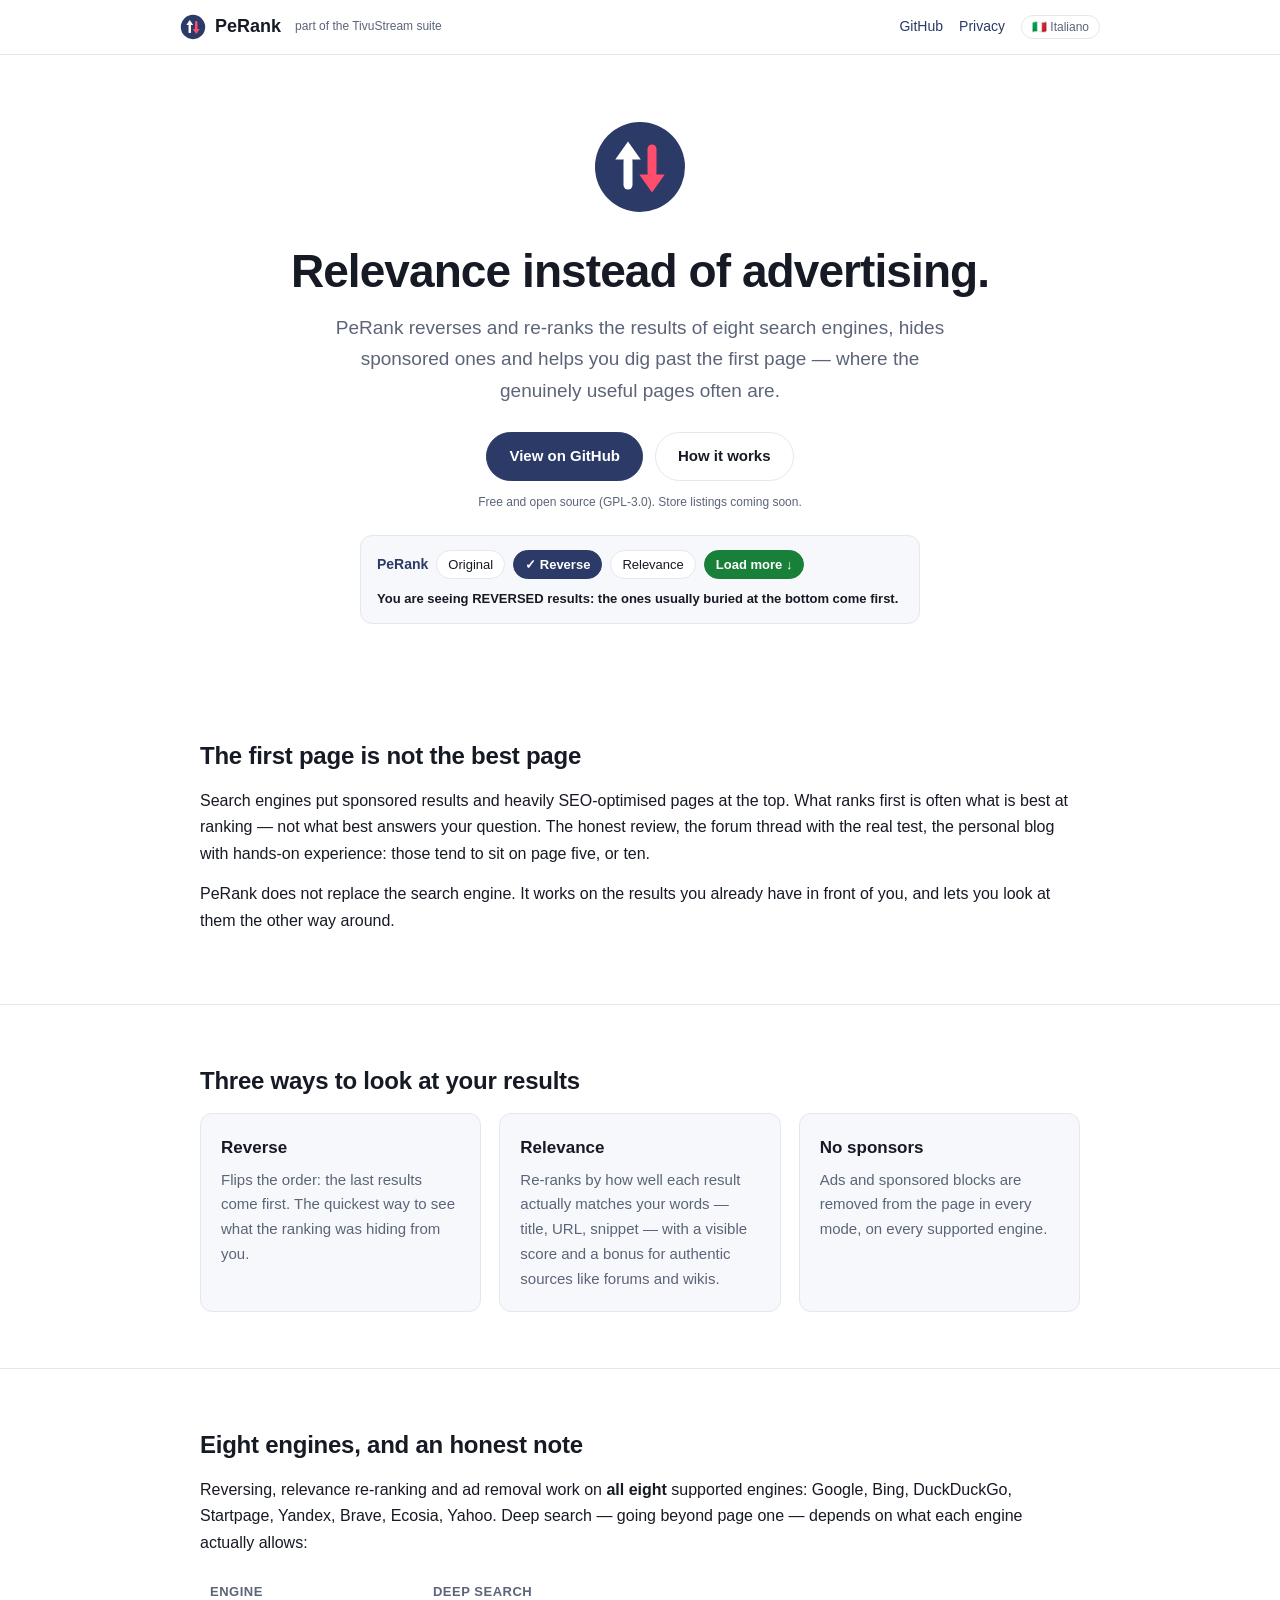
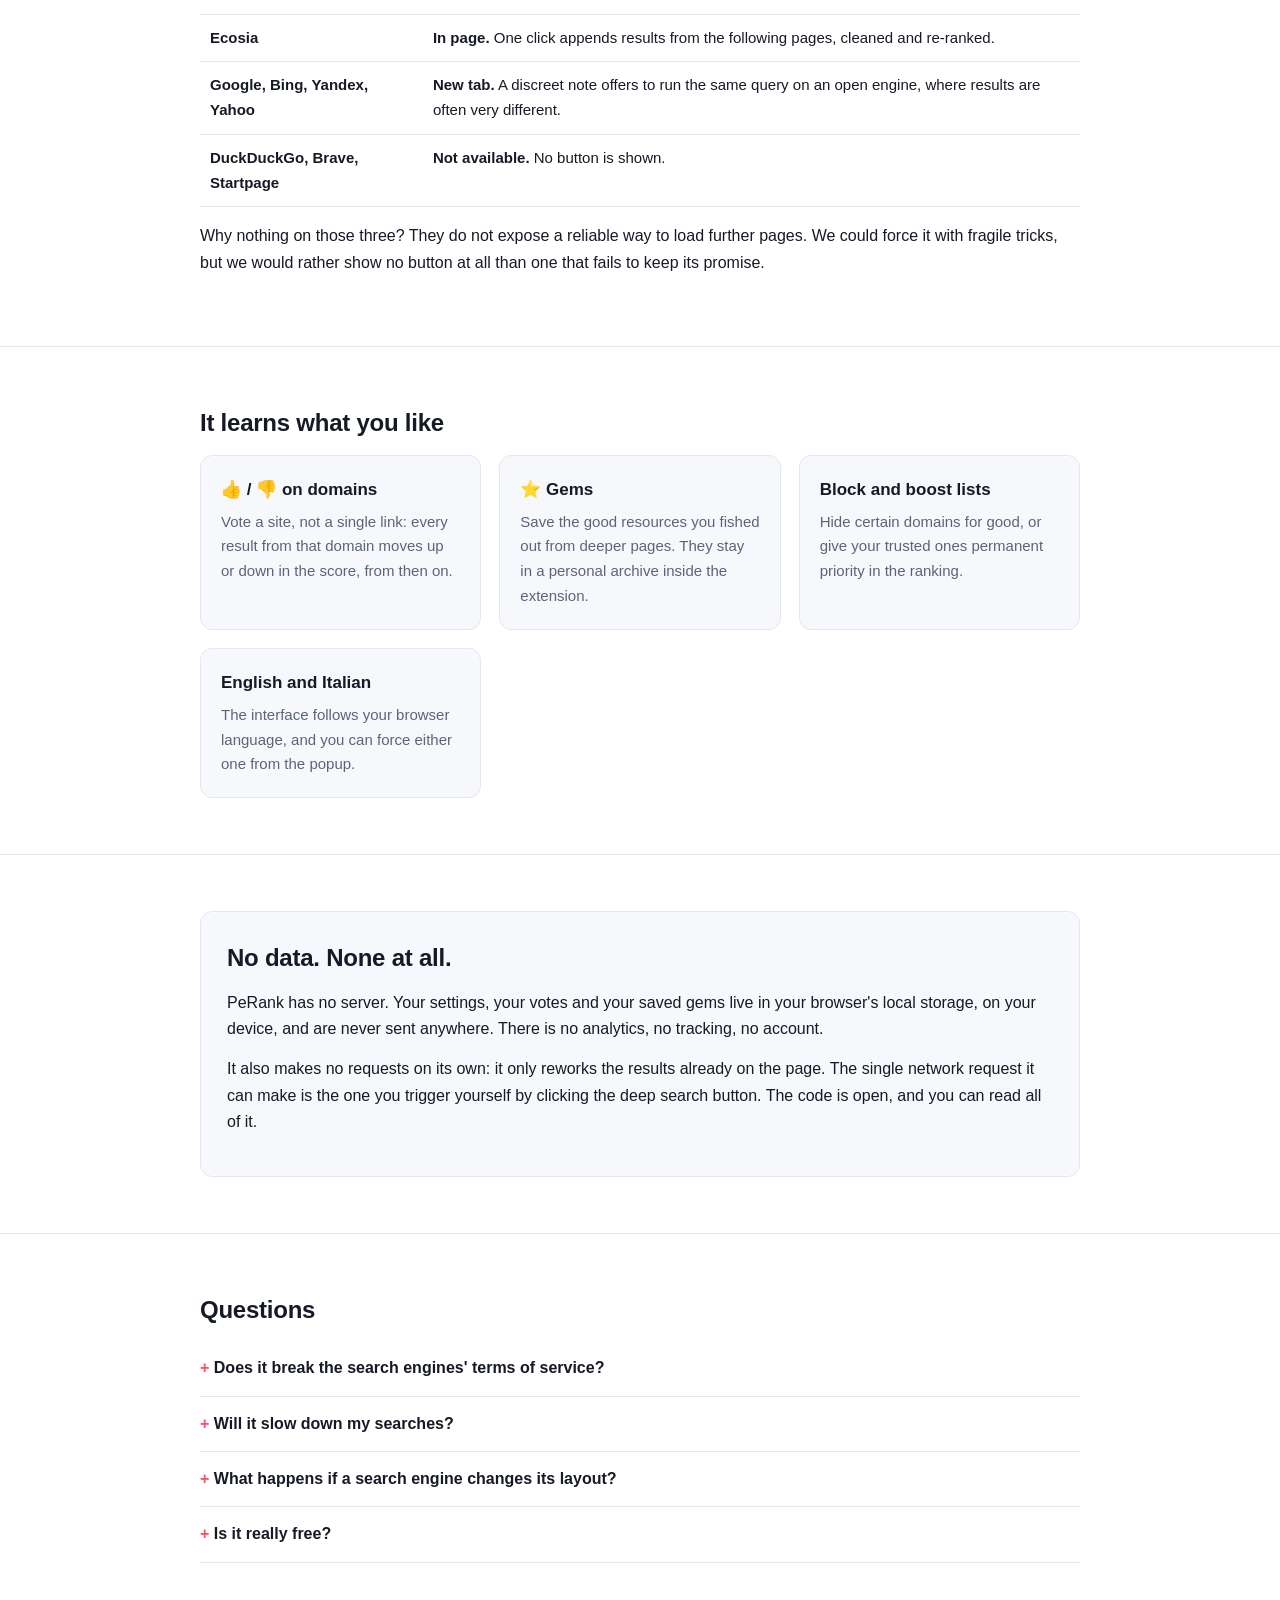
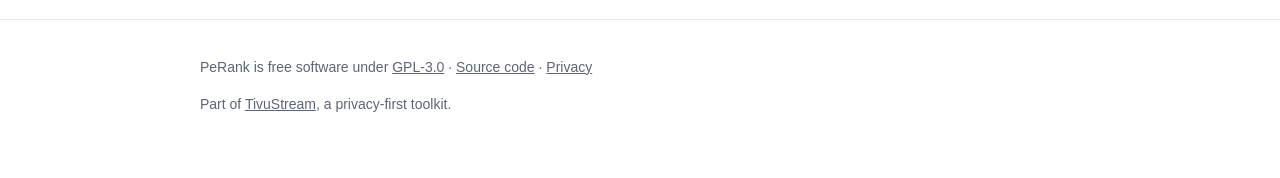
==== docs/index.html @ 3a079567 "Added hero page e privacy policy)." ====
<!DOCTYPE html>
<html lang="en">
<head>
<meta charset="utf-8">
<meta name="viewport" content="width=device-width, initial-scale=1">
<title>PeRank — relevance instead of advertising</title>
<meta name="description" content="Browser extension that reverses and re-ranks search results by relevance, hides sponsored ones and helps you dig past page one. Free, open source, no tracking.">
<link rel="icon" href="../icons/icon48.png">
<style>
  :root{
    --navy:#2B3A67; --coral:#FF4D6D; --ink:#161a24; --muted:#5b6478;
    --bg:#ffffff; --card:#f7f8fb; --line:#e4e7ef; --max:920px;
  }
  @media (prefers-color-scheme:dark){
    :root{ --ink:#e8ebf2; --muted:#a2abc0; --bg:#0f1420; --card:#171d2c; --line:#28304200; --line:#283042; }
  }
  *{box-sizing:border-box}
  body{margin:0;background:var(--bg);color:var(--ink);
    font:16px/1.65 -apple-system,BlinkMacSystemFont,"Segoe UI",Roboto,Helvetica,Arial,sans-serif;}
  .wrap{max-width:var(--max);margin:0 auto;padding:0 20px}
  a{color:var(--navy);text-decoration:none}
  @media (prefers-color-scheme:dark){a{color:#8fb0ff}}
  a:hover{text-decoration:underline}
  header{border-bottom:1px solid var(--line);position:sticky;top:0;background:var(--bg);z-index:5}
  .bar{display:flex;align-items:center;gap:14px;padding:12px 0}
  .brand{display:flex;align-items:center;gap:9px;font-weight:700;font-size:18px;color:var(--ink)}
  .brand svg{display:block}
  .suite{font-size:12px;color:var(--muted)}
  nav{margin-left:auto;display:flex;align-items:center;gap:16px;font-size:14px;flex-wrap:wrap}
  .langbtn{border:1px solid var(--line);background:none;color:var(--muted);border-radius:999px;
    padding:4px 10px;font-size:12px;cursor:pointer;font-family:inherit}
  .langbtn:hover{color:var(--ink)}
  h1{font-size:clamp(30px,5vw,46px);line-height:1.15;margin:0 0 14px;letter-spacing:-.02em}
  h2{font-size:24px;margin:0 0 12px;letter-spacing:-.01em}
  h3{font-size:17px;margin:0 0 6px}
  p{margin:0 0 14px}
  .lead{font-size:19px;color:var(--muted);max-width:640px}
  section{padding:56px 0;border-bottom:1px solid var(--line)}
  .hero{padding:64px 0 56px;text-align:center}
  .hero .lead{margin-left:auto;margin-right:auto}
  .hero-logo{margin-bottom:22px}
  .cta{display:flex;gap:12px;justify-content:center;flex-wrap:wrap;margin-top:26px}
  .btn{display:inline-block;padding:11px 22px;border-radius:999px;font-weight:600;font-size:15px;border:1px solid var(--navy)}
  .btn-primary{background:var(--navy);color:#fff;border-color:var(--navy)}
  .btn-primary:hover{background:#222e53;text-decoration:none}
  .btn-ghost{color:var(--ink);border-color:var(--line)}
  .btn-ghost:hover{border-color:var(--navy);text-decoration:none}
  .soon{font-size:12px;color:var(--muted);margin-top:12px}
  .grid{display:grid;gap:18px;grid-template-columns:repeat(auto-fit,minmax(240px,1fr))}
  .card{background:var(--card);border:1px solid var(--line);border-radius:12px;padding:20px}
  .card p{margin:0;color:var(--muted);font-size:15px}
  table{width:100%;border-collapse:collapse;font-size:15px;margin:6px 0 16px}
  th,td{text-align:left;padding:11px 10px;border-bottom:1px solid var(--line);vertical-align:top}
  th{font-size:13px;text-transform:uppercase;letter-spacing:.04em;color:var(--muted)}
  .mock{background:var(--card);border:1px solid var(--line);border-radius:12px;padding:14px 16px;margin:22px auto 0;max-width:560px;text-align:left}
  .mock-row{display:flex;align-items:center;gap:8px;flex-wrap:wrap}
  .mock-name{color:var(--navy);font-weight:700;font-size:14px}
  @media (prefers-color-scheme:dark){.mock-name{color:#8fb0ff}}
  .pill{border:1px solid var(--line);border-radius:999px;padding:3px 11px;font-size:13px;background:var(--bg)}
  .pill.on{background:var(--navy);border-color:var(--navy);color:#fff;font-weight:600}
  .pill.deep{background:#188038;border-color:#188038;color:#fff;font-weight:600}
  .mock-desc{font-size:13px;font-weight:600;margin-top:9px}
  .privacy{background:var(--card);border-radius:12px;padding:26px;border:1px solid var(--line)}
  details{border-bottom:1px solid var(--line);padding:14px 0}
  summary{cursor:pointer;font-weight:600;list-style:none}
  summary::-webkit-details-marker{display:none}
  summary::before{content:"+ ";color:var(--coral);font-weight:700}
  details[open] summary::before{content:"– "}
  details p{margin:10px 0 0;color:var(--muted);font-size:15px}
  footer{padding:36px 0 48px;font-size:14px;color:var(--muted)}
  footer a{color:var(--muted);text-decoration:underline}
</style>
</head>
<body>

<header>
  <div class="wrap bar">
    <span class="brand">
      <svg width="26" height="26" viewBox="0 0 128 128" aria-hidden="true">
        <circle cx="64" cy="64" r="60" fill="#2B3A67"/>
        <rect x="42" y="50" width="12" height="44" rx="6" fill="#fff"/>
        <polygon points="48,30 31,54 65,54" fill="#fff"/>
        <rect x="74" y="34" width="12" height="44" rx="6" fill="#FF4D6D"/>
        <polygon points="80,98 63,74 97,74" fill="#FF4D6D"/>
      </svg>
      PeRank
    </span>
    <span class="suite" data-k="suiteTag"></span>
    <nav>
      <a href="https://github.com/buio2005/perank">GitHub</a>
      <a href="privacy.html" data-k="navPrivacy"></a>
      <button class="langbtn" id="lang" type="button"></button>
    </nav>
  </div>
</header>

<div class="wrap hero">
  <div class="hero-logo">
    <svg width="96" height="96" viewBox="0 0 128 128" aria-hidden="true">
      <circle cx="64" cy="64" r="60" fill="#2B3A67"/>
      <rect x="42" y="50" width="12" height="44" rx="6" fill="#fff"/>
      <polygon points="48,30 31,54 65,54" fill="#fff"/>
      <rect x="74" y="34" width="12" height="44" rx="6" fill="#FF4D6D"/>
      <polygon points="80,98 63,74 97,74" fill="#FF4D6D"/>
    </svg>
  </div>
  <h1 data-k="heroTitle"></h1>
  <p class="lead" data-k="heroLead"></p>
  <div class="cta">
    <a class="btn btn-primary" href="https://github.com/buio2005/perank" data-k="ctaGithub"></a>
    <a class="btn btn-ghost" href="#how" data-k="ctaHow"></a>
  </div>
  <p class="soon" data-k="ctaSoon"></p>

  <div class="mock">
    <div class="mock-row">
      <span class="mock-name">PeRank</span>
      <span class="pill" data-k="mockOriginal"></span>
      <span class="pill on" data-k="mockReverse"></span>
      <span class="pill" data-k="mockRelevance"></span>
      <span class="pill deep" data-k="mockDeep"></span>
    </div>
    <div class="mock-desc" data-k="mockDesc"></div>
  </div>
</div>

<section id="why">
  <div class="wrap">
    <h2 data-k="whyTitle"></h2>
    <p data-k="whyP1"></p>
    <p data-k="whyP2"></p>
  </div>
</section>

<section id="how">
  <div class="wrap">
    <h2 data-k="howTitle"></h2>
    <div class="grid">
      <div class="card"><h3 data-k="how1T"></h3><p data-k="how1P"></p></div>
      <div class="card"><h3 data-k="how2T"></h3><p data-k="how2P"></p></div>
      <div class="card"><h3 data-k="how3T"></h3><p data-k="how3P"></p></div>
    </div>
  </div>
</section>

<section id="engines">
  <div class="wrap">
    <h2 data-k="engTitle"></h2>
    <p data-k="engP"></p>
    <table>
      <thead><tr><th data-k="engColA"></th><th data-k="engColB"></th></tr></thead>
      <tbody>
        <tr><td><strong>Ecosia</strong></td><td data-k="engEcosia"></td></tr>
        <tr><td><strong>Google, Bing, Yandex, Yahoo</strong></td><td data-k="engBig"></td></tr>
        <tr><td><strong>DuckDuckGo, Brave, Startpage</strong></td><td data-k="engNone"></td></tr>
      </tbody>
    </table>
    <p data-k="engHonest"></p>
  </div>
</section>

<section id="features">
  <div class="wrap">
    <h2 data-k="featTitle"></h2>
    <div class="grid">
      <div class="card"><h3 data-k="feat1T"></h3><p data-k="feat1P"></p></div>
      <div class="card"><h3 data-k="feat2T"></h3><p data-k="feat2P"></p></div>
      <div class="card"><h3 data-k="feat3T"></h3><p data-k="feat3P"></p></div>
      <div class="card"><h3 data-k="feat4T"></h3><p data-k="feat4P"></p></div>
    </div>
  </div>
</section>

<section id="privacy">
  <div class="wrap">
    <div class="privacy">
      <h2 data-k="privTitle"></h2>
      <p data-k="privP1"></p>
      <p data-k="privP2"></p>
    </div>
  </div>
</section>

<section id="faq">
  <div class="wrap">
    <h2 data-k="faqTitle"></h2>
    <details><summary data-k="faq1Q"></summary><p data-k="faq1A"></p></details>
    <details><summary data-k="faq2Q"></summary><p data-k="faq2A"></p></details>
    <details><summary data-k="faq3Q"></summary><p data-k="faq3A"></p></details>
    <details><summary data-k="faq4Q"></summary><p data-k="faq4A"></p></details>
  </div>
</section>

<footer>
  <div class="wrap">
    <p data-k="footL1"></p>
    <p data-k="footL2"></p>
  </div>
</footer>

<script>
var T = {
  suiteTag:{en:"part of the TivuStream suite", it:"parte della suite TivuStream"},
  navPrivacy:{en:"Privacy", it:"Privacy"},
  heroTitle:{en:"Relevance instead of advertising.", it:"Pertinenza al posto della pubblicità."},
  heroLead:{en:"PeRank reverses and re-ranks the results of eight search engines, hides sponsored ones and helps you dig past the first page — where the genuinely useful pages often are.",
            it:"PeRank inverte e riordina i risultati di otto motori di ricerca, nasconde gli sponsor e ti aiuta a scavare oltre la prima pagina — dove spesso stanno le pagine davvero utili."},
  ctaGithub:{en:"View on GitHub", it:"Guarda su GitHub"},
  ctaHow:{en:"How it works", it:"Come funziona"},
  ctaSoon:{en:"Free and open source (GPL-3.0). Store listings coming soon.",
           it:"Gratuito e open source (GPL-3.0). Presto sugli store."},
  mockOriginal:{en:"Original", it:"Originale"},
  mockReverse:{en:"✓ Reverse", it:"✓ Inverti"},
  mockRelevance:{en:"Relevance", it:"Pertinenza"},
  mockDeep:{en:"Load more ↓", it:"Carica altri ↓"},
  mockDesc:{en:"You are seeing REVERSED results: the ones usually buried at the bottom come first.",
            it:"Stai vedendo i risultati INVERTITI: prima quelli che di solito finiscono in fondo."},

  whyTitle:{en:"The first page is not the best page", it:"La prima pagina non è la pagina migliore"},
  whyP1:{en:"Search engines put sponsored results and heavily SEO-optimised pages at the top. What ranks first is often what is best at ranking — not what best answers your question. The honest review, the forum thread with the real test, the personal blog with hands-on experience: those tend to sit on page five, or ten.",
         it:"I motori mettono in alto risultati sponsorizzati e pagine ottimizzate per il posizionamento. Ciò che sta in cima è spesso ciò che è più bravo a posizionarsi — non ciò che risponde meglio alla tua domanda. La recensione onesta, il thread del forum con la prova sul campo, il blog personale con l'esperienza diretta: quelli finiscono a pagina cinque, o dieci."},
  whyP2:{en:"PeRank does not replace the search engine. It works on the results you already have in front of you, and lets you look at them the other way around.",
         it:"PeRank non sostituisce il motore di ricerca. Lavora sui risultati che hai già davanti, e ti permette di guardarli dal verso opposto."},

  howTitle:{en:"Three ways to look at your results", it:"Tre modi di guardare i risultati"},
  how1T:{en:"Reverse", it:"Inverti"},
  how1P:{en:"Flips the order: the last results come first. The quickest way to see what the ranking was hiding from you.",
         it:"Capovolge l'ordine: gli ultimi risultati arrivano per primi. Il modo più rapido per vedere cosa il ranking ti stava nascondendo."},
  how2T:{en:"Relevance", it:"Pertinenza"},
  how2P:{en:"Re-ranks by how well each result actually matches your words — title, URL, snippet — with a visible score and a bonus for authentic sources like forums and wikis.",
         it:"Riordina in base a quanto ogni risultato corrisponde davvero alle tue parole — titolo, URL, testo — con un punteggio visibile e un bonus alle fonti autentiche come forum e wiki."},
  how3T:{en:"No sponsors", it:"Niente sponsor"},
  how3P:{en:"Ads and sponsored blocks are removed from the page in every mode, on every supported engine.",
         it:"Annunci e blocchi sponsorizzati vengono rimossi dalla pagina in ogni modalità, su tutti i motori supportati."},

  engTitle:{en:"Eight engines, and an honest note", it:"Otto motori, e una nota onesta"},
  engP:{en:"Reversing, relevance re-ranking and ad removal work on <strong>all eight</strong> supported engines: Google, Bing, DuckDuckGo, Startpage, Yandex, Brave, Ecosia, Yahoo. Deep search — going beyond page one — depends on what each engine actually allows:",
        it:"Inversione, riordino per pertinenza e rimozione degli sponsor funzionano su <strong>tutti e otto</strong> i motori supportati: Google, Bing, DuckDuckGo, Startpage, Yandex, Brave, Ecosia, Yahoo. La ricerca profonda — andare oltre la prima pagina — dipende da cosa ciascun motore permette davvero:"},
  engColA:{en:"Engine", it:"Motore"},
  engColB:{en:"Deep search", it:"Ricerca profonda"},
  engEcosia:{en:"<strong>In page.</strong> One click appends results from the following pages, cleaned and re-ranked.",
             it:"<strong>In pagina.</strong> Un click aggiunge i risultati delle pagine successive, puliti e riordinati."},
  engBig:{en:"<strong>New tab.</strong> A discreet note offers to run the same query on an open engine, where results are often very different.",
          it:"<strong>Nuova scheda.</strong> Una nota discreta propone di rilanciare la stessa ricerca su un motore aperto, dove i risultati sono spesso molto diversi."},
  engNone:{en:"<strong>Not available.</strong> No button is shown.",
           it:"<strong>Non disponibile.</strong> Nessun pulsante viene mostrato."},
  engHonest:{en:"Why nothing on those three? They do not expose a reliable way to load further pages. We could force it with fragile tricks, but we would rather show no button at all than one that fails to keep its promise.",
             it:"Perché su quei tre niente? Non espongono un modo affidabile per caricare altre pagine. Potremmo forzare la mano con espedienti fragili, ma preferiamo non mostrare alcun pulsante piuttosto che uno che non mantiene la promessa."},

  featTitle:{en:"It learns what you like", it:"Impara cosa ti piace"},
  feat1T:{en:"👍 / 👎 on domains", it:"👍 / 👎 sui domini"},
  feat1P:{en:"Vote a site, not a single link: every result from that domain moves up or down in the score, from then on.",
          it:"Vota un sito, non il singolo link: da quel momento tutti i risultati di quel dominio salgono o scendono nel punteggio."},
  feat2T:{en:"⭐ Gems", it:"⭐ Gemme"},
  feat2P:{en:"Save the good resources you fished out from deeper pages. They stay in a personal archive inside the extension.",
          it:"Salva le risorse buone pescate in profondità. Restano in un archivio personale dentro l'estensione."},
  feat3T:{en:"Block and boost lists", it:"Liste di blocco e priorità"},
  feat3P:{en:"Hide certain domains for good, or give your trusted ones permanent priority in the ranking.",
          it:"Nascondi per sempre certi domini, oppure dai priorità permanente a quelli di cui ti fidi."},
  feat4T:{en:"English and Italian", it:"Inglese e italiano"},
  feat4P:{en:"The interface follows your browser language, and you can force either one from the popup.",
          it:"L'interfaccia segue la lingua del browser, e puoi forzarne una dal popup."},

  privTitle:{en:"No data. None at all.", it:"Nessun dato. Proprio nessuno."},
  privP1:{en:"PeRank has no server. Your settings, your votes and your saved gems live in your browser's local storage, on your device, and are never sent anywhere. There is no analytics, no tracking, no account.",
          it:"PeRank non ha un server. Impostazioni, voti e gemme salvate vivono nello storage locale del browser, sul tuo dispositivo, e non vengono mai inviati da nessuna parte. Nessuna analytics, nessun tracciamento, nessun account."},
  privP2:{en:"It also makes no requests on its own: it only reworks the results already on the page. The single network request it can make is the one you trigger yourself by clicking the deep search button. The code is open, and you can read all of it.",
          it:"Non fa nemmeno richieste per conto suo: rielabora solo i risultati già presenti nella pagina. L'unica richiesta di rete possibile è quella che avvii tu cliccando il pulsante della ricerca profonda. Il codice è aperto, e puoi leggerlo tutto."},

  faqTitle:{en:"Questions", it:"Domande"},
  faq1Q:{en:"Does it break the search engines' terms of service?", it:"Viola i termini d'uso dei motori di ricerca?"},
  faq1A:{en:"No. PeRank only rearranges what the engine already sent to your browser — the same thing a custom stylesheet or a reader mode does. It performs no scraping and no automated querying.",
         it:"No. PeRank riordina soltanto ciò che il motore ha già inviato al tuo browser — la stessa cosa che fa un foglio di stile personalizzato o una modalità lettura. Non fa scraping né interrogazioni automatiche."},
  faq2Q:{en:"Will it slow down my searches?", it:"Rallenta le ricerche?"},
  faq2A:{en:"No. The work happens locally on a page that has already loaded, and it is a matter of milliseconds.",
         it:"No. Il lavoro avviene in locale su una pagina già caricata, ed è questione di millisecondi."},
  faq3Q:{en:"What happens if a search engine changes its layout?", it:"Cosa succede se un motore cambia layout?"},
  faq3A:{en:"That single engine may stop being re-ranked until the selectors are updated. Everything is isolated per engine, so a fix touches one small block of configuration — and you can open an issue on GitHub when you spot it.",
         it:"Quel singolo motore può smettere di essere riordinato finché i selettori non vengono aggiornati. Tutto è isolato per motore, quindi la correzione tocca un piccolo blocco di configurazione — e puoi segnalarlo aprendo una issue su GitHub."},
  faq4Q:{en:"Is it really free?", it:"È davvero gratuito?"},
  faq4A:{en:"Yes, and it is free software under GPL-3.0: you can use it, study it, modify it and redistribute it. There is nothing to buy and nothing to subscribe to.",
         it:"Sì, ed è software libero con licenza GPL-3.0: puoi usarlo, studiarlo, modificarlo e ridistribuirlo. Non c'è nulla da comprare né da sottoscrivere."},

  footL1:{en:'PeRank is free software under <a href="https://github.com/buio2005/perank/blob/main/LICENSE">GPL-3.0</a> · <a href="https://github.com/buio2005/perank">Source code</a> · <a href="privacy.html">Privacy</a>',
          it:'PeRank è software libero con licenza <a href="https://github.com/buio2005/perank/blob/main/LICENSE">GPL-3.0</a> · <a href="https://github.com/buio2005/perank">Codice sorgente</a> · <a href="privacy.html">Privacy</a>'},
  footL2:{en:'Part of <a href="https://tivustream.com">TivuStream</a>, a privacy-first toolkit.',
          it:'Parte di <a href="https://tivustream.com">TivuStream</a>, una suite di strumenti privacy-first.'}
};

function setLang(l){
  document.documentElement.lang = l;
  var n = document.querySelectorAll("[data-k]");
  for (var i=0;i<n.length;i++){
    var e = T[n[i].getAttribute("data-k")];
    if (e) n[i].innerHTML = e[l];
  }
  document.getElementById("lang").textContent = (l === "en") ? "🇮🇹 Italiano" : "🇬🇧 English";
  try { localStorage.setItem("perank-lang", l); } catch(e){}
}
var saved = null;
try { saved = localStorage.getItem("perank-lang"); } catch(e){}
var initial = saved || ((navigator.language||"en").slice(0,2) === "it" ? "it" : "en");
setLang(initial);
document.getElementById("lang").addEventListener("click", function(){
  setLang(document.documentElement.lang === "en" ? "it" : "en");
});
</script>
</body>
</html>
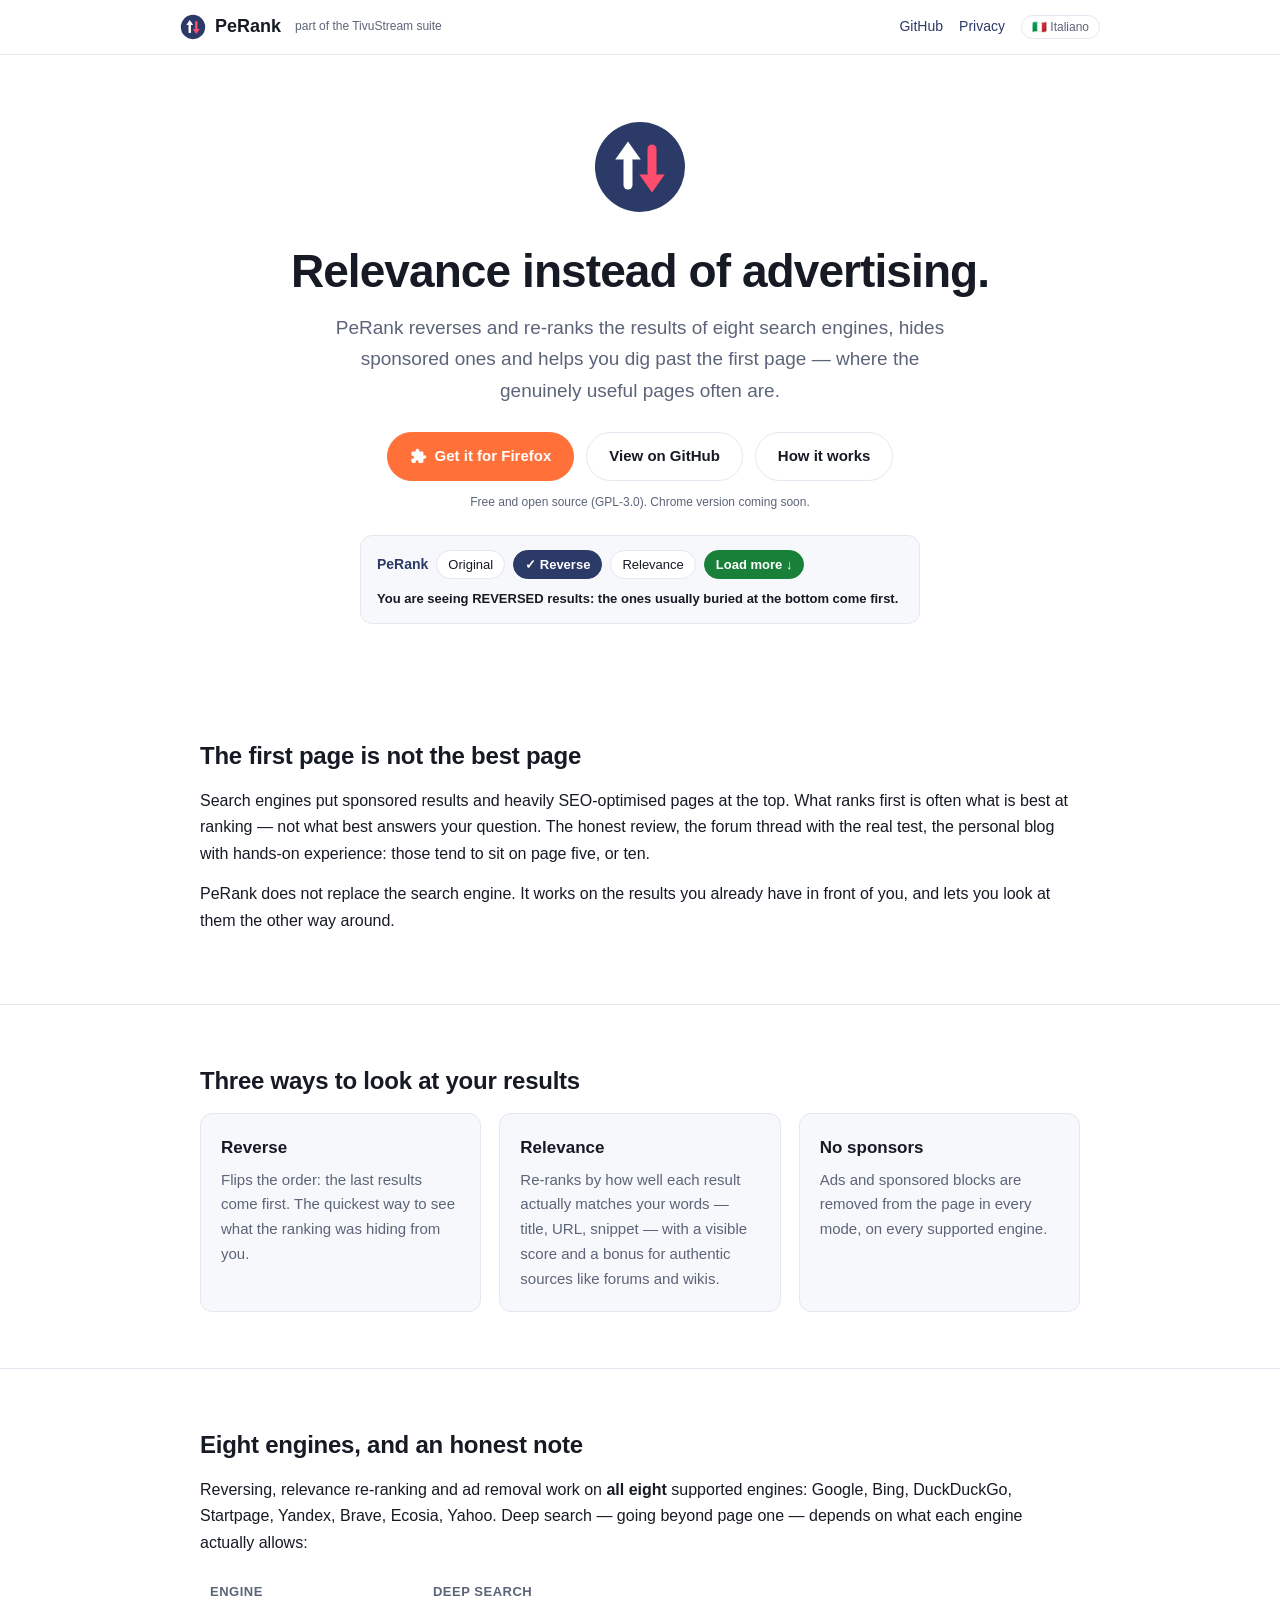
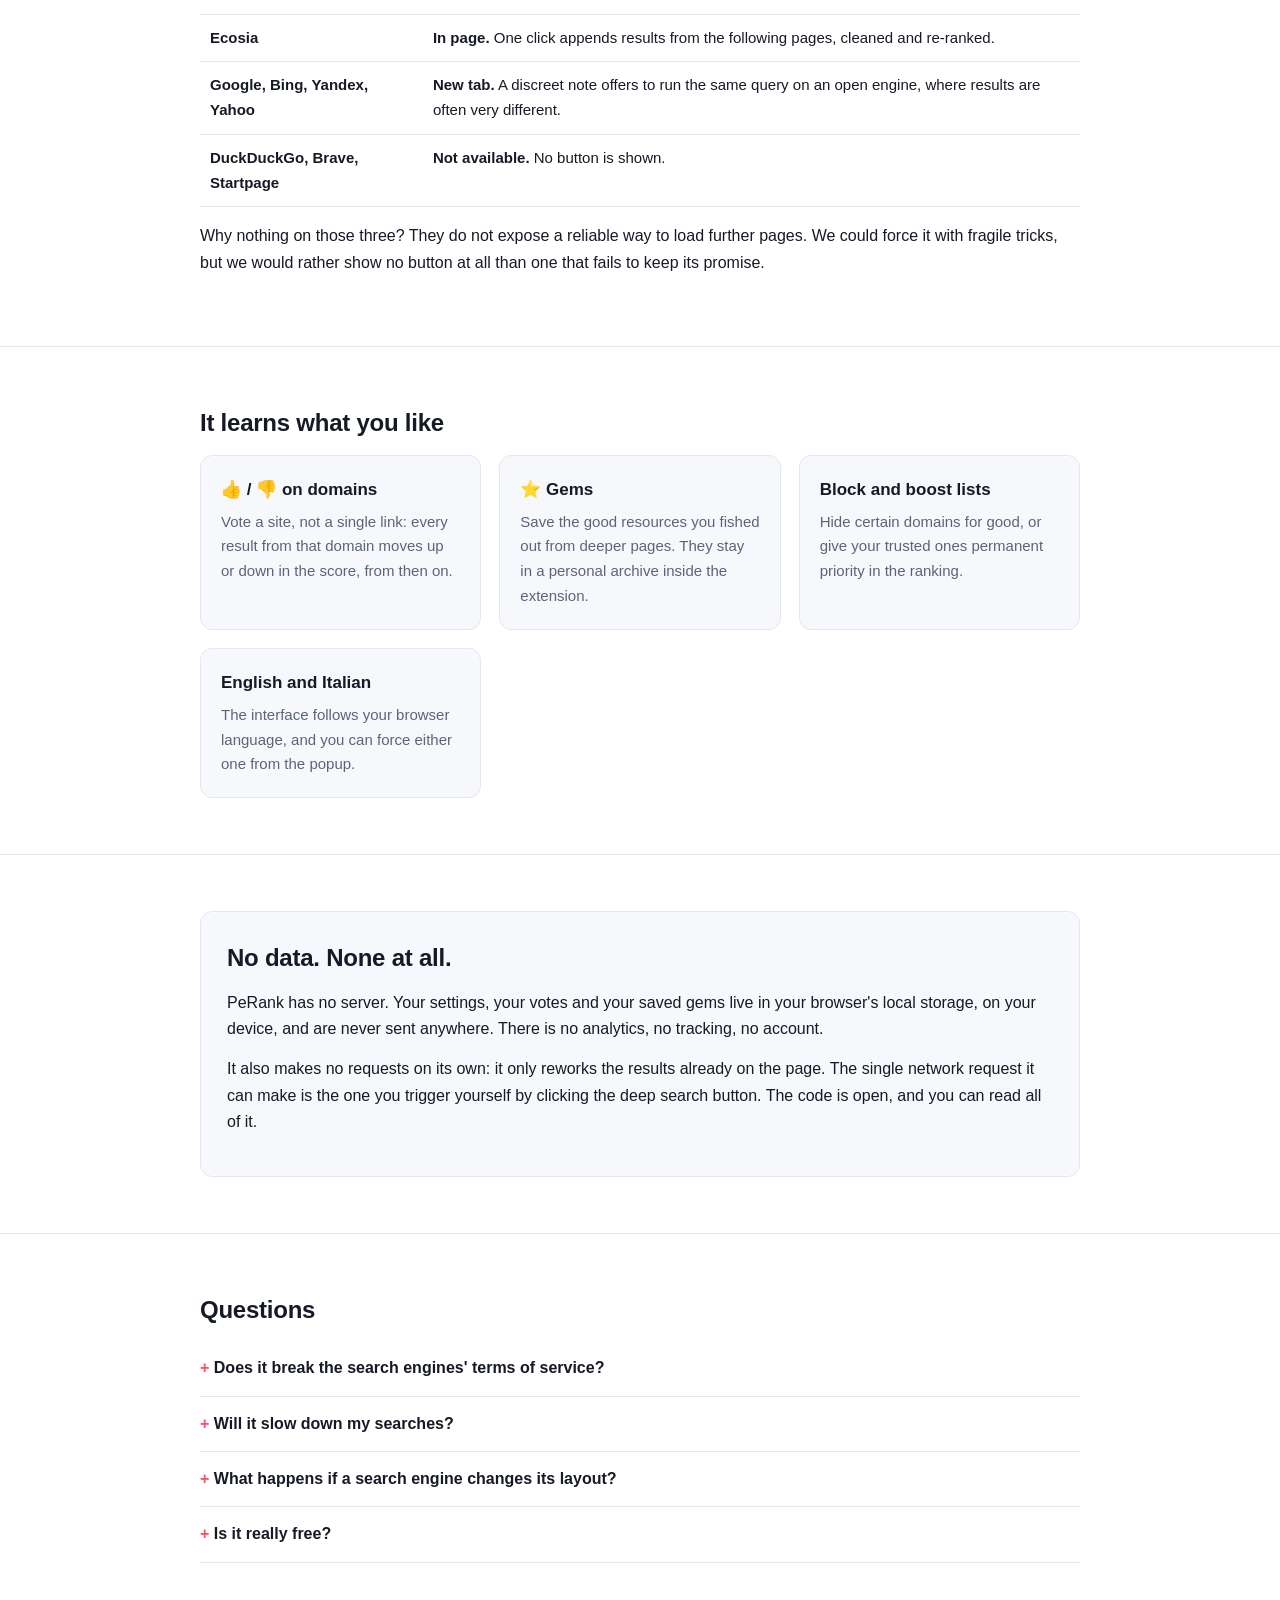
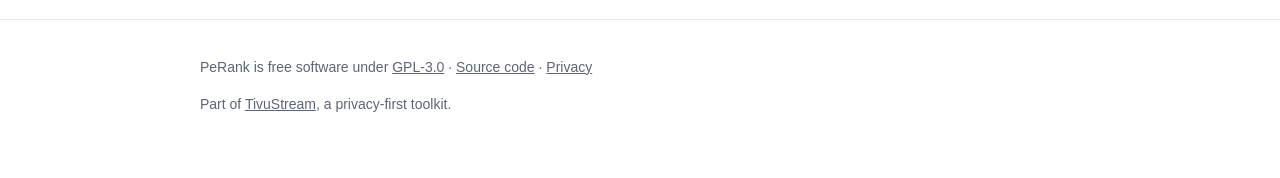
==== commit 201d2a96: "Added badge/link Firefox Add-on a hero page e README" ====
--- a/docs/index.html
+++ b/docs/index.html
@@ -45,6 +45,9 @@
   .btn-primary:hover{background:#222e53;text-decoration:none}
   .btn-ghost{color:var(--ink);border-color:var(--line)}
   .btn-ghost:hover{border-color:var(--navy);text-decoration:none}
+  .btn-firefox{background:#ff7139;color:#fff;border-color:#ff7139;display:inline-flex;align-items:center;gap:8px}
+  .btn-firefox:hover{background:#e35b25;border-color:#e35b25;text-decoration:none}
+  .btn-firefox svg{display:block}
   .soon{font-size:12px;color:var(--muted);margin-top:12px}
   .grid{display:grid;gap:18px;grid-template-columns:repeat(auto-fit,minmax(240px,1fr))}
   .card{background:var(--card);border:1px solid var(--line);border-radius:12px;padding:20px}
@@ -107,7 +110,11 @@
   <h1 data-k="heroTitle"></h1>
   <p class="lead" data-k="heroLead"></p>
   <div class="cta">
-    <a class="btn btn-primary" href="https://github.com/buio2005/perank" data-k="ctaGithub"></a>
+    <a class="btn btn-firefox" href="https://addons.mozilla.org/firefox/addon/perank-results-by-relevance/">
+      <svg width="17" height="17" viewBox="0 0 24 24" fill="#fff" aria-hidden="true"><path d="M20.5 11H19V7a2 2 0 0 0-2-2h-4V3.5a2.5 2.5 0 0 0-5 0V5H4a2 2 0 0 0-2 2v3.8h1.5a2.2 2.2 0 0 1 0 4.4H2V19a2 2 0 0 0 2 2h3.8v-1.5a2.2 2.2 0 0 1 4.4 0V21H17a2 2 0 0 0 2-2v-4h1.5a2.5 2.5 0 0 0 0-5z"/></svg>
+      <span data-k="ctaFirefox"></span>
+    </a>
+    <a class="btn btn-ghost" href="https://github.com/buio2005/perank" data-k="ctaGithub"></a>
     <a class="btn btn-ghost" href="#how" data-k="ctaHow"></a>
   </div>
   <p class="soon" data-k="ctaSoon"></p>
@@ -205,10 +212,11 @@
   heroTitle:{en:"Relevance instead of advertising.", it:"Pertinenza al posto della pubblicità."},
   heroLead:{en:"PeRank reverses and re-ranks the results of eight search engines, hides sponsored ones and helps you dig past the first page — where the genuinely useful pages often are.",
             it:"PeRank inverte e riordina i risultati di otto motori di ricerca, nasconde gli sponsor e ti aiuta a scavare oltre la prima pagina — dove spesso stanno le pagine davvero utili."},
+  ctaFirefox:{en:"Get it for Firefox", it:"Aggiungi a Firefox"},
   ctaGithub:{en:"View on GitHub", it:"Guarda su GitHub"},
   ctaHow:{en:"How it works", it:"Come funziona"},
-  ctaSoon:{en:"Free and open source (GPL-3.0). Store listings coming soon.",
-           it:"Gratuito e open source (GPL-3.0). Presto sugli store."},
+  ctaSoon:{en:"Free and open source (GPL-3.0). Chrome version coming soon.",
+           it:"Gratuito e open source (GPL-3.0). Versione Chrome in arrivo."},
   mockOriginal:{en:"Original", it:"Originale"},
   mockReverse:{en:"✓ Reverse", it:"✓ Inverti"},
   mockRelevance:{en:"Relevance", it:"Pertinenza"},
